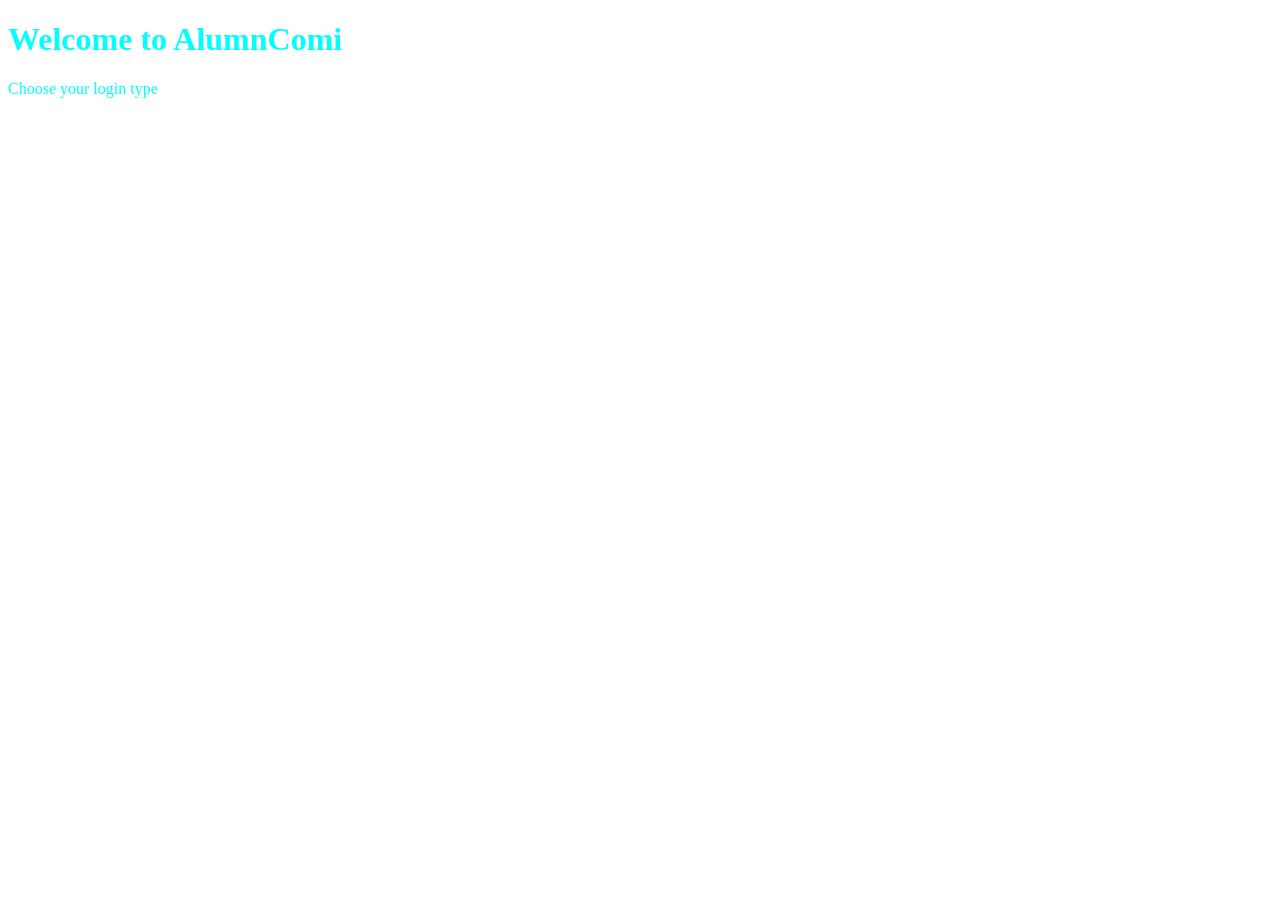
==== frontend/html/index.html @ 164e627c "sep9" ====
<!DOCTYPE html>
<html lang="en">
<head>
    <meta charset="UTF-8">
    <meta name="viewport" content="width=device-width, initial-scale=1.0">
    <title>AlumnComi</title>
    <link rel="stylesheet" href="/frontend/css/style.css"> <!--External CSS file-->
    <script src="/frontend/app.js" defer></script> <!--External JavaScript file-->
</head>
<body>
    <flex-container>
        <flex-item>
            <h1> Welcome to AlumnComi</h1>
        </flex-item>
        <flex-item>
            <p>Choose your login type</p>
        </flex-item>
</body>
</html>
---- frontend/css/style.css ----
html{
    color: aqua;
}
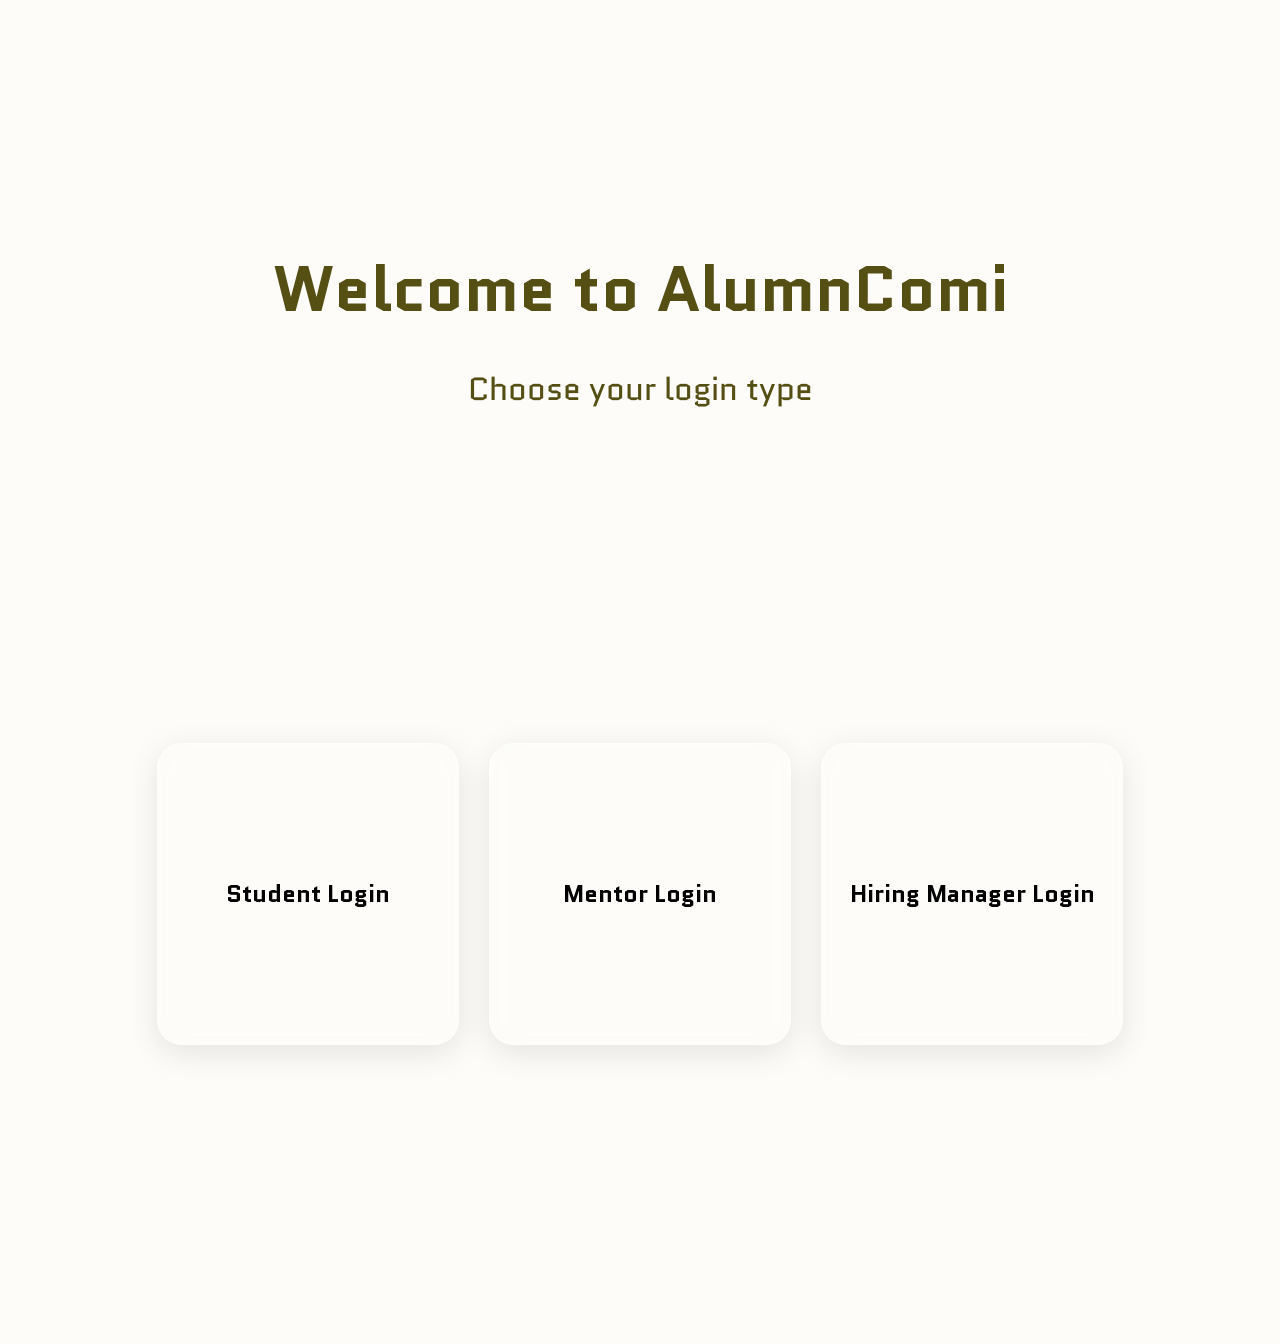
==== commit 1badb0f9: "host" ====
--- a/frontend/html/index.html
+++ b/frontend/html/index.html
@@ -4,16 +4,34 @@
     <meta charset="UTF-8">
     <meta name="viewport" content="width=device-width, initial-scale=1.0">
     <title>AlumnComi</title>
-    <link rel="stylesheet" href="/frontend/css/style.css"> <!--External CSS file-->
+    <link rel="stylesheet" href="/frontend/css/home.css"> <!--External CSS file-->
     <script src="/frontend/app.js" defer></script> <!--External JavaScript file-->
+    <link rel="preconnect" href="https://fonts.googleapis.com">
+    <link rel="preconnect" href="https://fonts.gstatic.com" crossorigin>
+    <link href="https://fonts.googleapis.com/css2?family=Quantico:ital,wght@0,400;0,700;1,400;1,700&display=swap" rel="stylesheet">
 </head>
 <body>
-    <flex-container>
+    <flex-container class="header">
         <flex-item>
             <h1> Welcome to AlumnComi</h1>
         </flex-item>
         <flex-item>
             <p>Choose your login type</p>
         </flex-item>
+    </flex-container>
+
+    <flex-container class="login-options">
+        <div class="login-container">
+            <a href="/frontend/html/student_login.html" class="login-box">
+                <h2>Student Login</h2>
+            </a>
+            <a href="/frontend/html/mentor_login.html" class="login-box">
+                <h2>Mentor Login</h2>
+            </a>
+            <a href="/frontend/html/hiring_login.html" class="login-box">
+                <h2>Hiring Manager Login</h2>
+            </a>
+        </div>
+    </flex-container>
 </body>
 </html>
--- a/frontend/css/home.css
+++ b/frontend/css/home.css
@@ -0,0 +1,129 @@
+body {
+    margin: 0;
+    padding: 0;
+    font-family: 'Quantico', sans-serif;
+    background-color: #fdfcf8;
+}
+
+.header {
+    display: flex;
+    flex-direction: column;
+    align-items: center;
+    justify-content: center;
+    color: #554f14;
+    font-size: 2rem;
+    margin-top: 200px;
+}
+
+.header h1 {
+    font-family: 'Quantico', sans-serif;
+    font-size: 4rem;
+    margin-bottom: 0;
+}
+
+.login-container {
+    min-height: 100vh;
+    display: flex;
+    flex-direction: row;
+    flex-wrap: nowrap;
+    justify-content: center;
+    align-items: center;
+    gap: 30px;
+}
+
+.login-box {
+    width: 300px;
+    height: 300px;
+    flex: 0 0 300px;
+    display: flex;
+    justify-content: center;
+    align-items: center;
+    text-decoration: none;
+    color: black;
+    border: 1px solid rgba(255, 255, 255, 0.6);
+    border-radius: 25px;
+    background: rgba(255, 255, 255, 0.2);
+    backdrop-filter: blur(15px);
+    -webkit-backdrop-filter: blur(15px);
+    box-shadow: 0 8px 32px rgba(0, 0, 0, 0.1);
+    transition: transform 0.3s ease, box-shadow 0.3s ease;
+}
+
+.login-box:hover {
+    transform: translateY(-10px);
+    box-shadow: 0 15px 40px rgba(0, 0, 0, 0.15);
+}
+
+body.exit-left {
+    animation: exitLeft 0.6s ease forwards;
+}
+body.exit-up {
+    animation: exitUp 0.6s ease forwards;
+}
+body.exit-right {
+    animation: exitRight 0.6s ease forwards;
+}
+
+@keyframes exitLeft {
+    from {
+        transform: translateX(0);
+    }
+    to {
+        transform: translateX(-100%);
+    }
+}
+
+@keyframes exitUp {
+    from {
+        transform: translateY(0);
+    }
+    to {
+        transform: translateY(-100%);
+    }
+}
+
+@keyframes exitRight {
+    from {
+        transform: translateX(0);
+    }
+    to {
+        transform: translateX(100%);
+    }
+}
+
+body.back-left {
+    animation: backLeft 0.6s ease forwards;
+}
+body.back-up {
+    animation: backUp 0.6s ease forwards;
+}
+body.back-right {
+    animation: backRight 0.6s ease forwards;
+}
+
+@keyframes backLeft {
+    from {
+        transform: translateX(-100%);
+    }
+    to {
+        transform: translateX(0);
+    }
+}
+
+@keyframes backUp {
+    from {
+        transform: translateY(-100%);
+    }
+    to {
+        transform: translateY(0);
+    }
+}
+
+@keyframes backRight {
+    from {
+        transform: translateX(100%);
+    }
+    to {
+        transform: translateX(0);
+    }
+}
